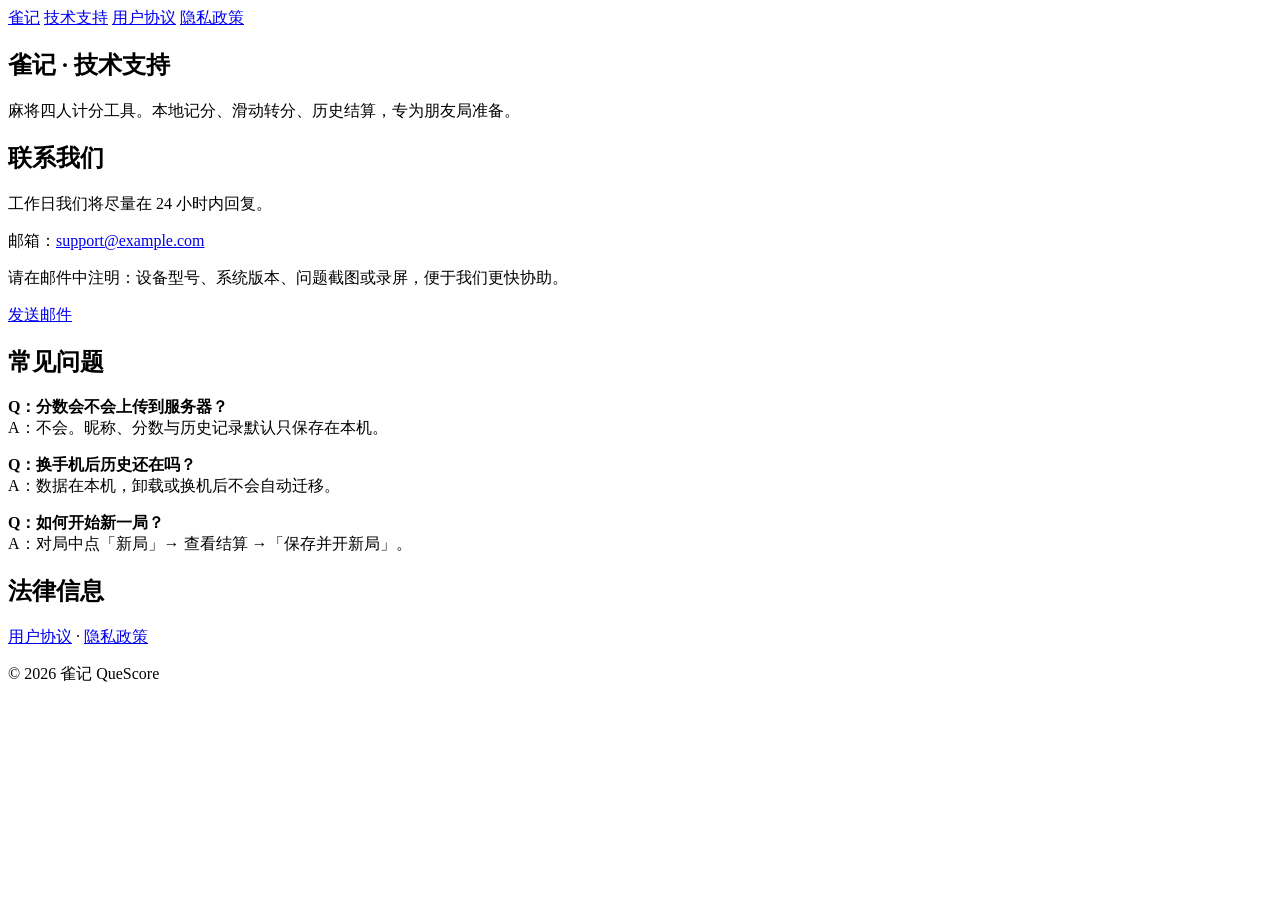
==== index.html @ debdb839 "Add files via upload 1.0.0" ====
<!DOCTYPE html>
<html lang="zh-CN">
<head>
  <meta charset="utf-8">
  <meta name="viewport" content="width=device-width, initial-scale=1">
  <title>雀记 · 技术支持</title>
  <link rel="stylesheet" href="css/site.css">
</head>
<body>
  <div class="wrap">
    <nav class="nav">
      <a class="brand" href="index.html">雀记</a>
      <a class="active" href="index.html">技术支持</a>
      <a href="terms.html">用户协议</a>
      <a href="privacy.html">隐私政策</a>
    </nav>

    <section class="hero">
      <h1>雀记 · 技术支持</h1>
      <p>麻将四人计分工具。本地记分、滑动转分、历史结算，专为朋友局准备。</p>
    </section>

    <section class="card">
      <h2>联系我们</h2>
      <p class="meta">工作日我们将尽量在 24 小时内回复。</p>
      <p>邮箱：<a id="support-mail" href="mailto:support@example.com">support@example.com</a></p>
      <p>请在邮件中注明：设备型号、系统版本、问题截图或录屏，便于我们更快协助。</p>
      <a class="btn" href="mailto:support@example.com">发送邮件</a>
    </section>

    <section class="card">
      <h2>常见问题</h2>
      <p><strong>Q：分数会不会上传到服务器？</strong><br>A：不会。昵称、分数与历史记录默认只保存在本机。</p>
      <p><strong>Q：换手机后历史还在吗？</strong><br>A：数据在本机，卸载或换机后不会自动迁移。</p>
      <p><strong>Q：如何开始新一局？</strong><br>A：对局中点「新局」→ 查看结算 →「保存并开新局」。</p>
    </section>

    <section class="card">
      <h2>法律信息</h2>
      <p><a href="terms.html">用户协议</a> · <a href="privacy.html">隐私政策</a></p>
    </section>

    <p class="footer">© 2026 雀记 QueScore</p>
  </div>
</body>
</html>
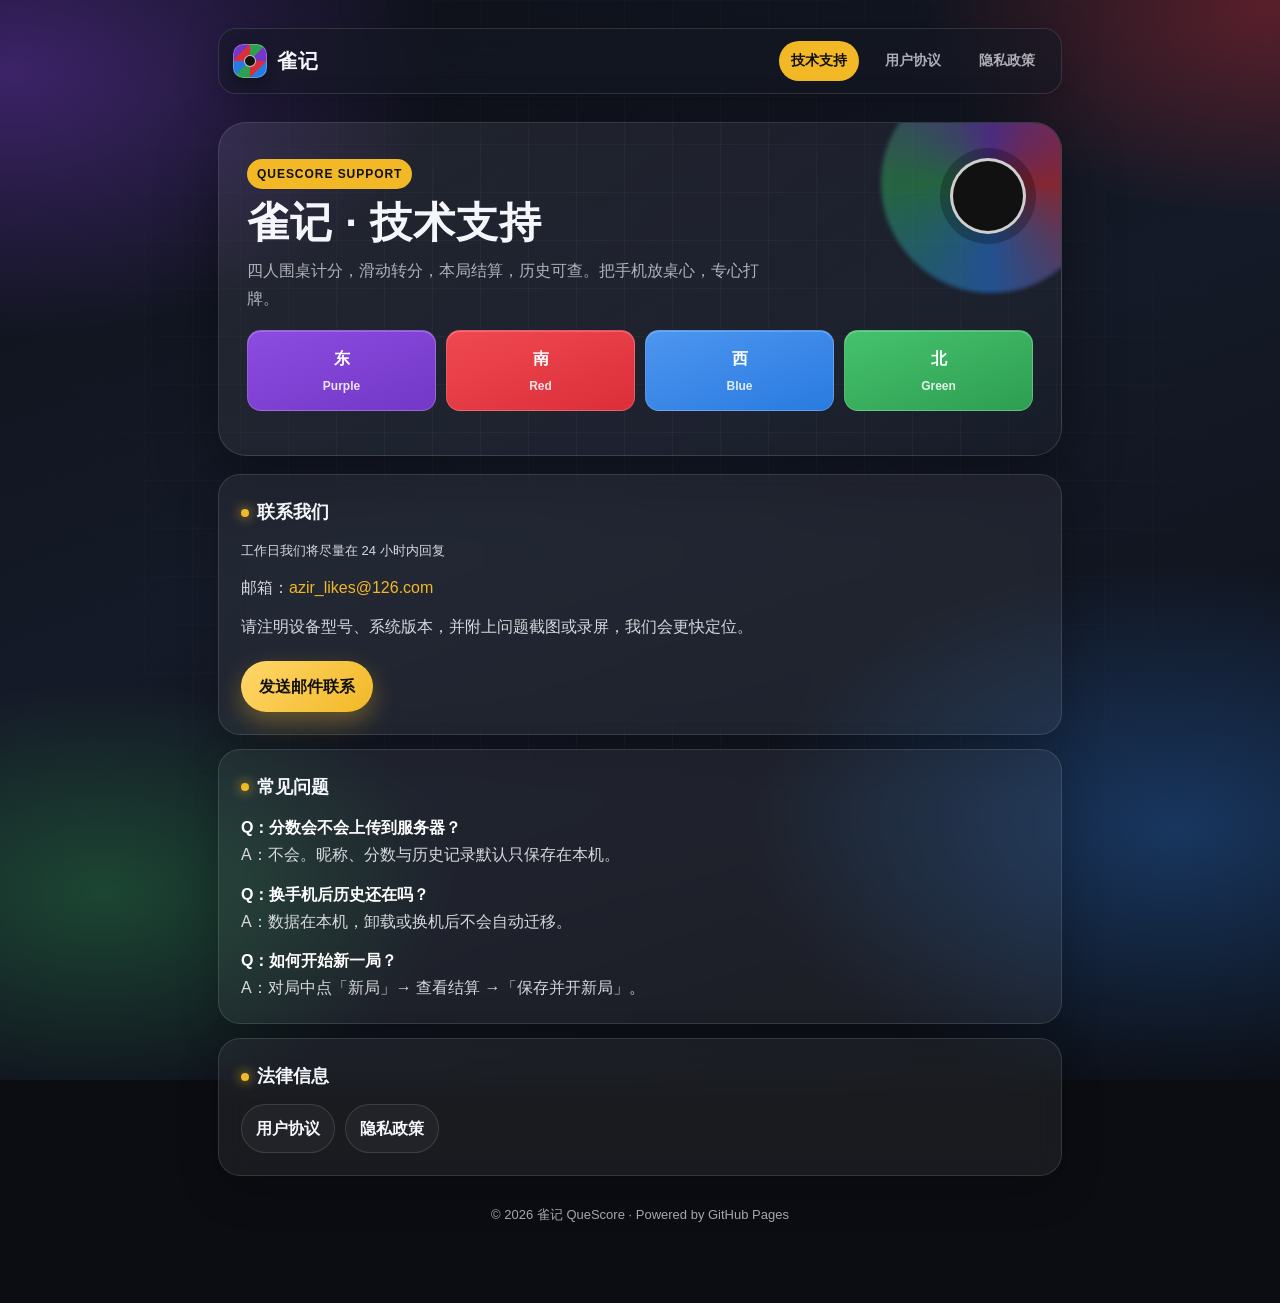
==== commit 6aabc80b: "Add files via upload" ====
--- a/index.html
+++ b/index.html
@@ -3,32 +3,357 @@
 <head>
   <meta charset="utf-8">
   <meta name="viewport" content="width=device-width, initial-scale=1">
+  <meta name="theme-color" content="#0b0d12">
   <title>雀记 · 技术支持</title>
-  <link rel="stylesheet" href="css/site.css">
+  <style>
+:root {
+  --east: #7338c7;
+  --south: #db2e38;
+  --west: #297ae0;
+  --north: #2e9e51;
+  --gold: #f2b826;
+  --bg0: #0b0d12;
+  --bg1: #141824;
+  --text: #f4f6fb;
+  --muted: rgba(244, 246, 251, 0.68);
+  --glass: rgba(255, 255, 255, 0.06);
+  --stroke: rgba(255, 255, 255, 0.12);
+}
+
+* { box-sizing: border-box; }
+html { scroll-behavior: smooth; }
+body {
+  margin: 0;
+  min-height: 100vh;
+  font-family: "SF Pro Display", -apple-system, BlinkMacSystemFont, "PingFang SC", "Hiragino Sans GB", "Microsoft YaHei", sans-serif;
+  color: var(--text);
+  background: var(--bg0);
+  line-height: 1.7;
+  overflow-x: hidden;
+}
+
+body::before {
+  content: "";
+  position: fixed;
+  inset: -20%;
+  z-index: -2;
+  background:
+    radial-gradient(40% 35% at 15% 20%, rgba(115, 56, 199, 0.45), transparent 60%),
+    radial-gradient(35% 30% at 85% 15%, rgba(219, 46, 56, 0.35), transparent 55%),
+    radial-gradient(40% 35% at 80% 80%, rgba(41, 122, 224, 0.35), transparent 60%),
+    radial-gradient(35% 30% at 20% 85%, rgba(46, 158, 81, 0.35), transparent 55%),
+    linear-gradient(160deg, #0b0d12, #151a28 50%, #0b0d12);
+  animation: drift 18s ease-in-out infinite alternate;
+}
+
+body::after {
+  content: "";
+  position: fixed;
+  inset: 0;
+  z-index: -1;
+  background-image:
+    linear-gradient(rgba(255,255,255,0.03) 1px, transparent 1px),
+    linear-gradient(90deg, rgba(255,255,255,0.03) 1px, transparent 1px);
+  background-size: 48px 48px;
+  mask-image: radial-gradient(circle at center, black 35%, transparent 85%);
+  pointer-events: none;
+}
+
+@keyframes drift {
+  from { transform: translate3d(-2%, -1%, 0) scale(1); }
+  to { transform: translate3d(2%, 2%, 0) scale(1.05); }
+}
+
+a { color: var(--gold); text-decoration: none; }
+a:hover { text-decoration: underline; }
+
+.wrap {
+  max-width: 880px;
+  margin: 0 auto;
+  padding: 28px 18px 64px;
+}
+
+.nav {
+  display: flex;
+  flex-wrap: wrap;
+  gap: 10px 14px;
+  align-items: center;
+  margin-bottom: 28px;
+  padding: 12px 14px;
+  border: 1px solid var(--stroke);
+  border-radius: 18px;
+  background: rgba(20, 24, 36, 0.55);
+  backdrop-filter: blur(16px);
+  -webkit-backdrop-filter: blur(16px);
+  box-shadow: 0 10px 40px rgba(0,0,0,.25);
+}
+
+.brand {
+  display: inline-flex;
+  align-items: center;
+  gap: 10px;
+  font-weight: 800;
+  font-size: 20px;
+  color: var(--text);
+  margin-right: auto;
+  letter-spacing: 0.04em;
+  text-decoration: none !important;
+}
+
+.brand-mark {
+  width: 34px;
+  height: 34px;
+  border-radius: 10px;
+  background:
+    linear-gradient(135deg, var(--east) 0 50%, var(--south) 0 50%) top left / 50% 50% no-repeat,
+    linear-gradient(135deg, var(--west) 0 50%, var(--north) 0 50%) bottom left / 50% 50% no-repeat,
+    linear-gradient(135deg, var(--north) 0 50%, var(--east) 0 50%) top right / 50% 50% no-repeat,
+    linear-gradient(135deg, var(--south) 0 50%, var(--west) 0 50%) bottom right / 50% 50% no-repeat;
+  box-shadow: inset 0 0 0 1px rgba(255,255,255,.25), 0 6px 16px rgba(0,0,0,.35);
+  position: relative;
+}
+.brand-mark::after {
+  content: "";
+  position: absolute;
+  inset: 11px;
+  border-radius: 50%;
+  background: #111;
+  border: 1.5px solid rgba(255,255,255,.75);
+}
+
+.nav a:not(.brand) {
+  color: var(--muted);
+  font-size: 14px;
+  font-weight: 600;
+  padding: 8px 12px;
+  border-radius: 999px;
+  transition: .2s ease;
+  text-decoration: none !important;
+}
+.nav a:not(.brand):hover,
+.nav a.active {
+  color: #111;
+  background: var(--gold);
+}
+
+.hero {
+  position: relative;
+  overflow: hidden;
+  border-radius: 28px;
+  padding: 36px 28px;
+  margin-bottom: 18px;
+  border: 1px solid var(--stroke);
+  background: linear-gradient(145deg, rgba(255,255,255,.08), rgba(255,255,255,.02));
+  box-shadow: 0 20px 60px rgba(0,0,0,.35);
+  animation: rise .7s ease both;
+}
+
+.hero::before {
+  content: "";
+  position: absolute;
+  width: 220px;
+  height: 220px;
+  right: -40px;
+  top: -50px;
+  border-radius: 50%;
+  background: conic-gradient(var(--east), var(--south), var(--west), var(--north), var(--east));
+  filter: blur(2px);
+  opacity: .55;
+  animation: spin 12s linear infinite;
+}
+
+.hero::after {
+  content: "";
+  position: absolute;
+  width: 70px;
+  height: 70px;
+  right: 35px;
+  top: 35px;
+  border-radius: 50%;
+  background: #111;
+  border: 3px solid rgba(255,255,255,.8);
+  box-shadow: 0 0 0 10px rgba(0,0,0,.25);
+}
+
+@keyframes spin { to { transform: rotate(360deg); } }
+@keyframes rise {
+  from { opacity: 0; transform: translateY(18px); }
+  to { opacity: 1; transform: none; }
+}
+
+.eyebrow {
+  display: inline-block;
+  margin-bottom: 10px;
+  padding: 5px 10px;
+  border-radius: 999px;
+  font-size: 12px;
+  font-weight: 700;
+  letter-spacing: .08em;
+  color: #111;
+  background: var(--gold);
+}
+.hero h1 {
+  position: relative;
+  z-index: 1;
+  margin: 0 0 10px;
+  font-size: clamp(28px, 5vw, 42px);
+  line-height: 1.15;
+  letter-spacing: .02em;
+}
+.hero p {
+  position: relative;
+  z-index: 1;
+  margin: 0;
+  max-width: 520px;
+  color: var(--muted);
+  font-size: 16px;
+}
+
+.winds {
+  display: grid;
+  grid-template-columns: repeat(4, 1fr);
+  gap: 10px;
+  margin: 18px 0 8px;
+}
+.wind {
+  border-radius: 14px;
+  padding: 14px 10px;
+  text-align: center;
+  font-weight: 800;
+  color: #fff;
+  border: 1px solid rgba(255,255,255,.18);
+  box-shadow: inset 0 1px 0 rgba(255,255,255,.2);
+  animation: rise .8s ease both;
+}
+.wind:nth-child(1) { background: linear-gradient(160deg, #8b4ce0, var(--east)); animation-delay: .05s; }
+.wind:nth-child(2) { background: linear-gradient(160deg, #f04952, var(--south)); animation-delay: .1s; }
+.wind:nth-child(3) { background: linear-gradient(160deg, #4d96f0, var(--west)); animation-delay: .15s; }
+.wind:nth-child(4) { background: linear-gradient(160deg, #45c26d, var(--north)); animation-delay: .2s; }
+.wind small { display: block; margin-top: 4px; font-weight: 600; opacity: .85; font-size: 12px; }
+
+.card {
+  background: var(--glass);
+  border: 1px solid var(--stroke);
+  border-radius: 22px;
+  padding: 22px;
+  margin-bottom: 14px;
+  backdrop-filter: blur(14px);
+  -webkit-backdrop-filter: blur(14px);
+  box-shadow: 0 14px 40px rgba(0,0,0,.22);
+  animation: rise .75s ease both;
+}
+.card:nth-of-type(2) { animation-delay: .05s; }
+.card:nth-of-type(3) { animation-delay: .1s; }
+.card h2 {
+  margin: 0 0 12px;
+  font-size: 18px;
+  display: flex;
+  align-items: center;
+  gap: 8px;
+}
+.card h2::before {
+  content: "";
+  width: 8px;
+  height: 8px;
+  border-radius: 50%;
+  background: var(--gold);
+  box-shadow: 0 0 12px var(--gold);
+}
+.meta { color: var(--muted); font-size: 13px; }
+.card p { margin: 0 0 12px; color: rgba(244,246,251,.86); }
+.card p:last-child { margin-bottom: 0; }
+
+.btn {
+  display: inline-flex;
+  align-items: center;
+  gap: 8px;
+  margin-top: 8px;
+  padding: 12px 18px;
+  border-radius: 999px;
+  font-weight: 800;
+  color: #111 !important;
+  background: linear-gradient(135deg, #ffd76a, var(--gold));
+  box-shadow: 0 10px 24px rgba(242, 184, 38, .35);
+  text-decoration: none !important;
+  transition: transform .15s ease, box-shadow .15s ease;
+}
+.btn:hover {
+  transform: translateY(-2px);
+  box-shadow: 0 14px 28px rgba(242, 184, 38, .45);
+}
+
+.faq strong { color: #fff; }
+.links-row {
+  display: flex;
+  flex-wrap: wrap;
+  gap: 10px;
+}
+.chip {
+  display: inline-flex;
+  padding: 10px 14px;
+  border-radius: 999px;
+  border: 1px solid var(--stroke);
+  background: rgba(255,255,255,.04);
+  color: var(--text) !important;
+  font-weight: 700;
+  text-decoration: none !important;
+}
+.chip:hover { border-color: var(--gold); color: var(--gold) !important; }
+
+.footer {
+  margin-top: 28px;
+  color: var(--muted);
+  font-size: 13px;
+  text-align: center;
+}
+
+article.card h1 { margin: 0 0 6px; font-size: clamp(26px, 4vw, 34px); }
+article.card h2 {
+  margin-top: 26px;
+  font-size: 17px;
+}
+article.card h2::before { background: var(--east); box-shadow: 0 0 12px var(--east); }
+article.card ul { padding-left: 20px; color: rgba(244,246,251,.86); }
+article.card li { margin: 8px 0; }
+
+@media (max-width: 640px) {
+  .winds { grid-template-columns: repeat(2, 1fr); }
+  .hero { padding: 28px 20px; }
+  .hero::after { right: 18px; top: 18px; width: 54px; height: 54px; }
+}
+
+  </style>
 </head>
 <body>
   <div class="wrap">
     <nav class="nav">
-      <a class="brand" href="index.html">雀记</a>
+      <a class="brand" href="index.html"><span class="brand-mark"></span>雀记</a>
       <a class="active" href="index.html">技术支持</a>
-      <a href="terms.html">用户协议</a>
-      <a href="privacy.html">隐私政策</a>
+      <a class="" href="terms.html">用户协议</a>
+      <a class="" href="privacy.html">隐私政策</a>
     </nav>
-
+    
     <section class="hero">
+      <div class="eyebrow">QUESCORE SUPPORT</div>
       <h1>雀记 · 技术支持</h1>
-      <p>麻将四人计分工具。本地记分、滑动转分、历史结算，专为朋友局准备。</p>
+      <p>四人围桌计分，滑动转分，本局结算，历史可查。把手机放桌心，专心打牌。</p>
+      <div class="winds">
+        <div class="wind">东<small>Purple</small></div>
+        <div class="wind">南<small>Red</small></div>
+        <div class="wind">西<small>Blue</small></div>
+        <div class="wind">北<small>Green</small></div>
+      </div>
     </section>
 
     <section class="card">
       <h2>联系我们</h2>
-      <p class="meta">工作日我们将尽量在 24 小时内回复。</p>
-      <p>邮箱：<a id="support-mail" href="mailto:support@example.com">support@example.com</a></p>
-      <p>请在邮件中注明：设备型号、系统版本、问题截图或录屏，便于我们更快协助。</p>
-      <a class="btn" href="mailto:support@example.com">发送邮件</a>
+      <p class="meta">工作日我们将尽量在 24 小时内回复</p>
+      <p>邮箱：<a href="mailto:azir_likes@126.com">azir_likes@126.com</a></p>
+      <p>请注明设备型号、系统版本，并附上问题截图或录屏，我们会更快定位。</p>
+      <a class="btn" href="mailto:azir_likes@126.com">发送邮件联系</a>
     </section>
 
-    <section class="card">
+    <section class="card faq">
       <h2>常见问题</h2>
       <p><strong>Q：分数会不会上传到服务器？</strong><br>A：不会。昵称、分数与历史记录默认只保存在本机。</p>
       <p><strong>Q：换手机后历史还在吗？</strong><br>A：数据在本机，卸载或换机后不会自动迁移。</p>
@@ -37,10 +362,13 @@
 
     <section class="card">
       <h2>法律信息</h2>
-      <p><a href="terms.html">用户协议</a> · <a href="privacy.html">隐私政策</a></p>
+      <div class="links-row">
+        <a class="chip" href="terms.html">用户协议</a>
+        <a class="chip" href="privacy.html">隐私政策</a>
+      </div>
     </section>
 
-    <p class="footer">© 2026 雀记 QueScore</p>
+    <p class="footer">© 2026 雀记 QueScore · Powered by GitHub Pages</p>
   </div>
 </body>
 </html>
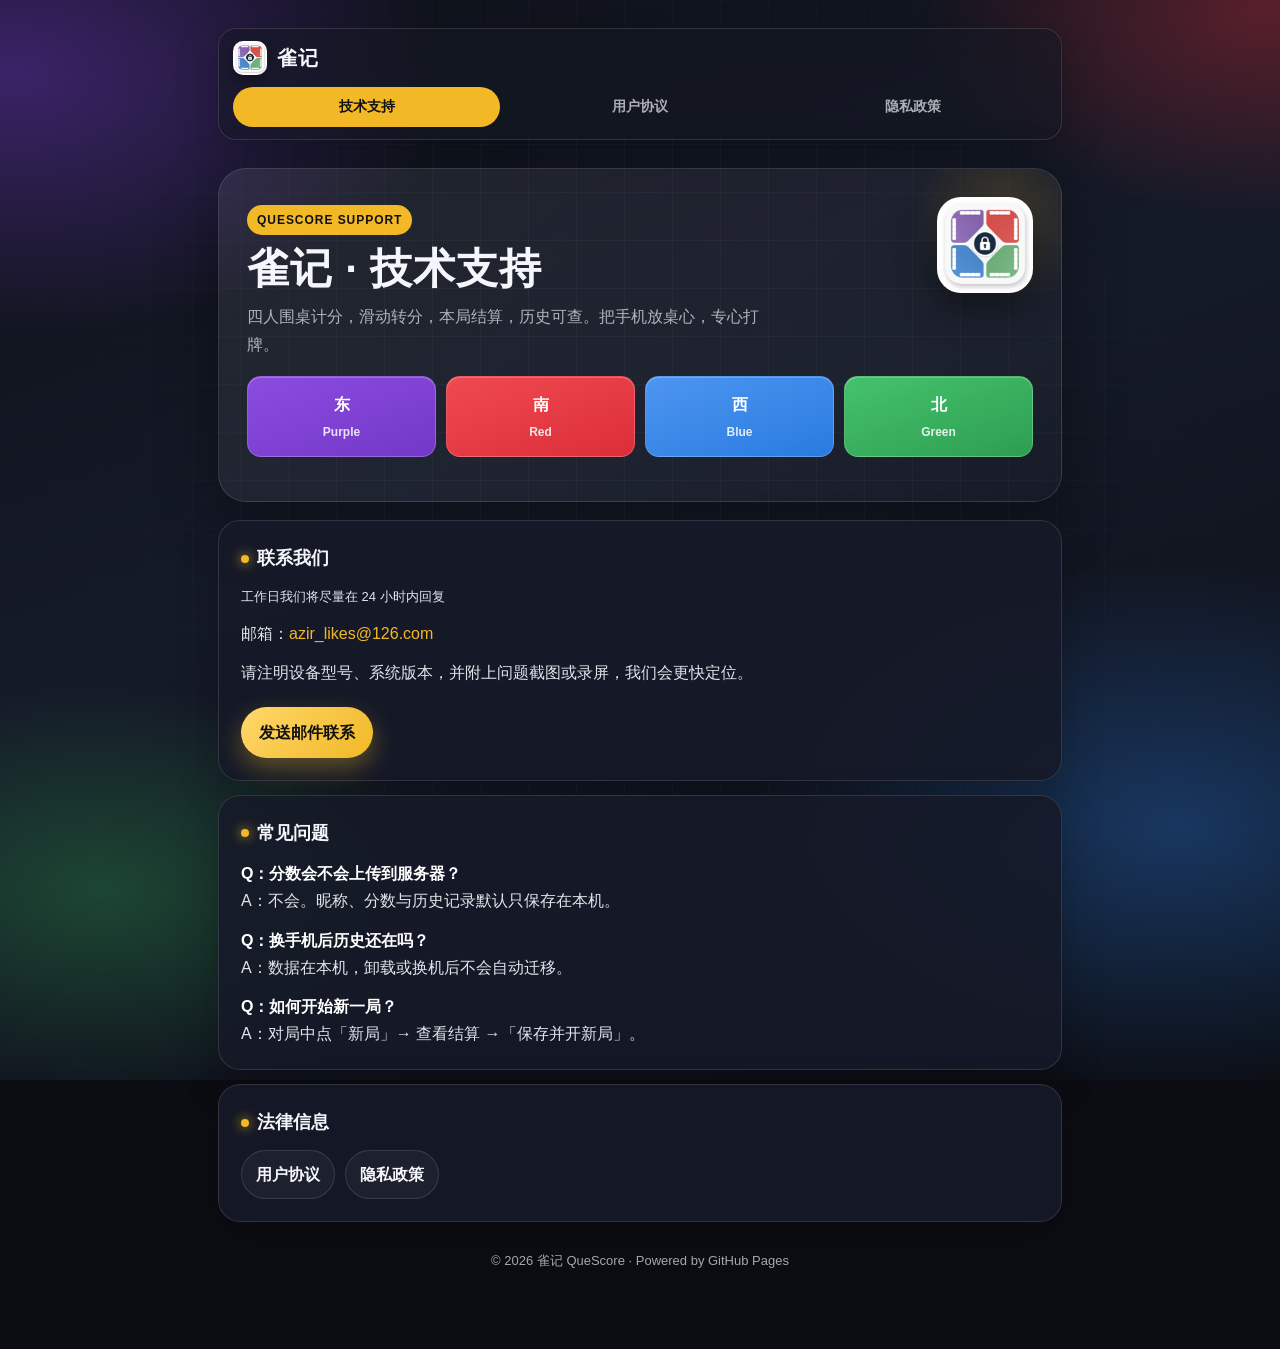
==== commit 90d765e4: "Add files via upload" ====
--- a/index.html
+++ b/index.html
@@ -16,7 +16,7 @@
   --bg1: #141824;
   --text: #f4f6fb;
   --muted: rgba(244, 246, 251, 0.68);
-  --glass: rgba(255, 255, 255, 0.06);
+  --glass: rgba(22, 26, 40, 0.88);
   --stroke: rgba(255, 255, 255, 0.12);
 }
 
@@ -25,6 +25,7 @@
 body {
   margin: 0;
   min-height: 100vh;
+  color-scheme: dark;
   font-family: "SF Pro Display", -apple-system, BlinkMacSystemFont, "PingFang SC", "Hiragino Sans GB", "Microsoft YaHei", sans-serif;
   color: var(--text);
   background: var(--bg0);
@@ -75,9 +76,9 @@
 
 .nav {
   display: flex;
-  flex-wrap: wrap;
-  gap: 10px 14px;
-  align-items: center;
+  flex-direction: column;
+  gap: 12px;
+  align-items: stretch;
   margin-bottom: 28px;
   padding: 12px 14px;
   border: 1px solid var(--stroke);
@@ -95,43 +96,56 @@
   font-weight: 800;
   font-size: 20px;
   color: var(--text);
-  margin-right: auto;
   letter-spacing: 0.04em;
   text-decoration: none !important;
+  flex: 0 0 auto;
+  width: fit-content;
 }
 
 .brand-mark {
   width: 34px;
   height: 34px;
   border-radius: 10px;
-  background:
-    linear-gradient(135deg, var(--east) 0 50%, var(--south) 0 50%) top left / 50% 50% no-repeat,
-    linear-gradient(135deg, var(--west) 0 50%, var(--north) 0 50%) bottom left / 50% 50% no-repeat,
-    linear-gradient(135deg, var(--north) 0 50%, var(--east) 0 50%) top right / 50% 50% no-repeat,
-    linear-gradient(135deg, var(--south) 0 50%, var(--west) 0 50%) bottom right / 50% 50% no-repeat;
-  box-shadow: inset 0 0 0 1px rgba(255,255,255,.25), 0 6px 16px rgba(0,0,0,.35);
-  position: relative;
-}
-.brand-mark::after {
-  content: "";
+  object-fit: cover;
+  display: block;
+  box-shadow: 0 6px 16px rgba(0,0,0,.35);
+  background: #111;
+}
+
+.hero-logo {
   position: absolute;
-  inset: 11px;
-  border-radius: 50%;
-  background: #111;
-  border: 1.5px solid rgba(255,255,255,.75);
-}
-
-.nav a:not(.brand) {
+  right: 28px;
+  top: 28px;
+  width: 96px;
+  height: 96px;
+  border-radius: 24px;
+  object-fit: cover;
+  z-index: 1;
+  box-shadow: 0 16px 40px rgba(0,0,0,.45);
+}
+
+.nav-links {
+  display: grid;
+  grid-template-columns: repeat(3, minmax(0, 1fr));
+  gap: 6px;
+  width: 100%;
+  min-width: 0;
+}
+
+.nav-links a {
   color: var(--muted);
   font-size: 14px;
   font-weight: 600;
-  padding: 8px 12px;
+  padding: 8px 10px;
   border-radius: 999px;
   transition: .2s ease;
   text-decoration: none !important;
-}
-.nav a:not(.brand):hover,
-.nav a.active {
+  white-space: nowrap;
+  text-align: center;
+  min-width: 0;
+}
+.nav-links a:hover,
+.nav-links a.active {
   color: #111;
   background: var(--gold);
 }
@@ -151,29 +165,16 @@
 .hero::before {
   content: "";
   position: absolute;
-  width: 220px;
-  height: 220px;
-  right: -40px;
-  top: -50px;
+  width: 180px;
+  height: 180px;
+  right: -30px;
+  top: -40px;
   border-radius: 50%;
-  background: conic-gradient(var(--east), var(--south), var(--west), var(--north), var(--east));
-  filter: blur(2px);
-  opacity: .55;
-  animation: spin 12s linear infinite;
-}
-
-.hero::after {
-  content: "";
-  position: absolute;
-  width: 70px;
-  height: 70px;
-  right: 35px;
-  top: 35px;
-  border-radius: 50%;
-  background: #111;
-  border: 3px solid rgba(255,255,255,.8);
-  box-shadow: 0 0 0 10px rgba(0,0,0,.25);
-}
+  background: radial-gradient(circle, rgba(242,184,38,.18), transparent 70%);
+  pointer-events: none;
+}
+
+.hero::after { content: none; }
 
 @keyframes spin { to { transform: rotate(360deg); } }
 @keyframes rise {
@@ -210,6 +211,8 @@
 }
 
 .winds {
+  position: relative;
+  z-index: 1;
   display: grid;
   grid-template-columns: repeat(4, 1fr);
   gap: 10px;
@@ -260,7 +263,7 @@
   box-shadow: 0 0 12px var(--gold);
 }
 .meta { color: var(--muted); font-size: 13px; }
-.card p { margin: 0 0 12px; color: rgba(244,246,251,.86); }
+.card p { margin: 0 0 12px; color: rgba(244,246,251,.92); }
 .card p:last-child { margin-bottom: 0; }
 
 .btn {
@@ -313,27 +316,36 @@
   font-size: 17px;
 }
 article.card h2::before { background: var(--east); box-shadow: 0 0 12px var(--east); }
-article.card ul { padding-left: 20px; color: rgba(244,246,251,.86); }
+article.card ul { padding-left: 20px; color: rgba(244,246,251,.92); }
+article.card, article.card p, article.card li { color: rgba(244,246,251,.92); }
 article.card li { margin: 8px 0; }
 
 @media (max-width: 640px) {
+  .wrap { padding: 18px 12px 48px; }
+  .nav { padding: 12px; }
+  .nav-links a {
+    padding: 9px 4px;
+    font-size: 13px;
+  }
   .winds { grid-template-columns: repeat(2, 1fr); }
-  .hero { padding: 28px 20px; }
-  .hero::after { right: 18px; top: 18px; width: 54px; height: 54px; }
-}
-
+  .hero { padding: 28px 20px; padding-right: 110px; }
+  .hero-logo { right: 16px; top: 16px; width: 72px; height: 72px; border-radius: 18px; }
+}
   </style>
 </head>
 <body>
   <div class="wrap">
     <nav class="nav">
-      <a class="brand" href="index.html"><span class="brand-mark"></span>雀记</a>
-      <a class="active" href="index.html">技术支持</a>
-      <a class="" href="terms.html">用户协议</a>
-      <a class="" href="privacy.html">隐私政策</a>
+      <a class="brand" href="index.html"><img class="brand-mark" src="app-icon.png" width="34" height="34" alt="雀记">雀记</a>
+      <div class="nav-links">
+        <a class="active" href="index.html">技术支持</a>
+        <a href="terms.html">用户协议</a>
+        <a href="privacy.html">隐私政策</a>
+      </div>
     </nav>
-    
+
     <section class="hero">
+      <img class="hero-logo" src="app-icon.png" width="96" height="96" alt="雀记应用图标">
       <div class="eyebrow">QUESCORE SUPPORT</div>
       <h1>雀记 · 技术支持</h1>
       <p>四人围桌计分，滑动转分，本局结算，历史可查。把手机放桌心，专心打牌。</p>
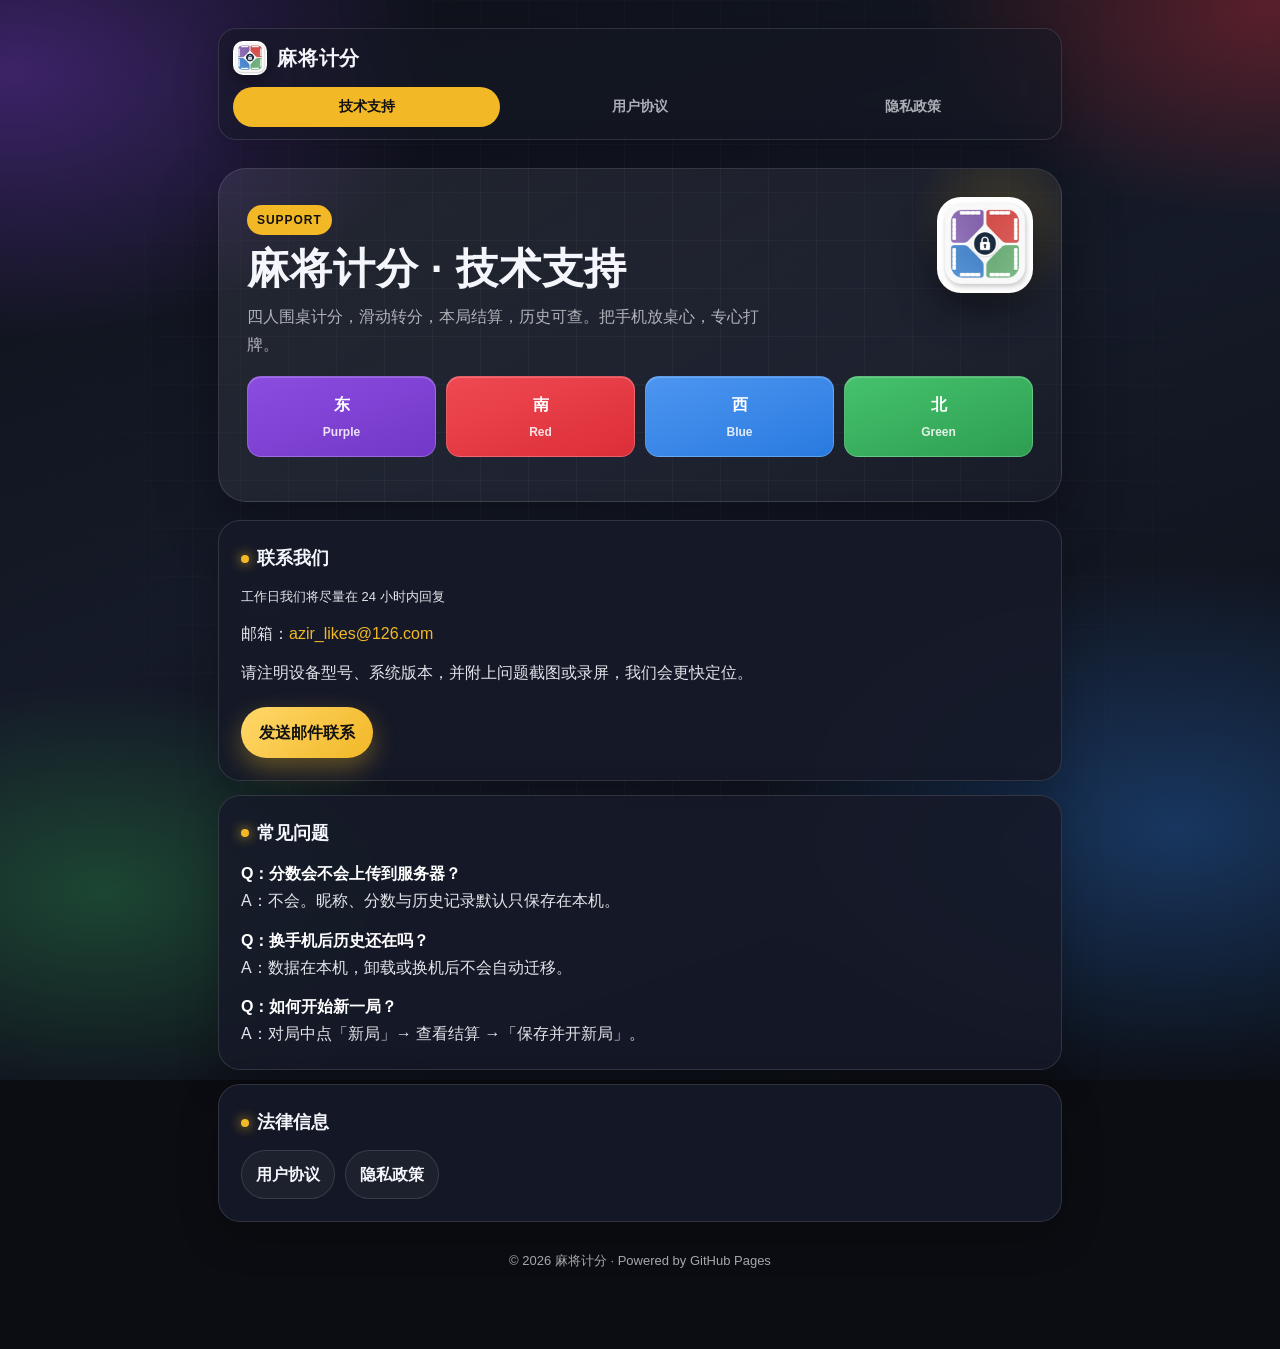
==== commit 9aa1d958: "Add files via upload" ====
--- a/index.html
+++ b/index.html
@@ -4,7 +4,7 @@
   <meta charset="utf-8">
   <meta name="viewport" content="width=device-width, initial-scale=1">
   <meta name="theme-color" content="#0b0d12">
-  <title>雀记 · 技术支持</title>
+  <title>麻将计分 · 技术支持</title>
   <style>
 :root {
   --east: #7338c7;
@@ -336,7 +336,7 @@
 <body>
   <div class="wrap">
     <nav class="nav">
-      <a class="brand" href="index.html"><img class="brand-mark" src="app-icon.png" width="34" height="34" alt="雀记">雀记</a>
+      <a class="brand" href="index.html"><img class="brand-mark" src="app-icon.png" width="34" height="34" alt="麻将计分">麻将计分</a>
       <div class="nav-links">
         <a class="active" href="index.html">技术支持</a>
         <a href="terms.html">用户协议</a>
@@ -345,9 +345,9 @@
     </nav>
 
     <section class="hero">
-      <img class="hero-logo" src="app-icon.png" width="96" height="96" alt="雀记应用图标">
-      <div class="eyebrow">QUESCORE SUPPORT</div>
-      <h1>雀记 · 技术支持</h1>
+      <img class="hero-logo" src="app-icon.png" width="96" height="96" alt="麻将计分应用图标">
+      <div class="eyebrow">SUPPORT</div>
+      <h1>麻将计分 · 技术支持</h1>
       <p>四人围桌计分，滑动转分，本局结算，历史可查。把手机放桌心，专心打牌。</p>
       <div class="winds">
         <div class="wind">东<small>Purple</small></div>
@@ -380,7 +380,7 @@
       </div>
     </section>
 
-    <p class="footer">© 2026 雀记 QueScore · Powered by GitHub Pages</p>
+    <p class="footer">© 2026 麻将计分 · Powered by GitHub Pages</p>
   </div>
 </body>
 </html>
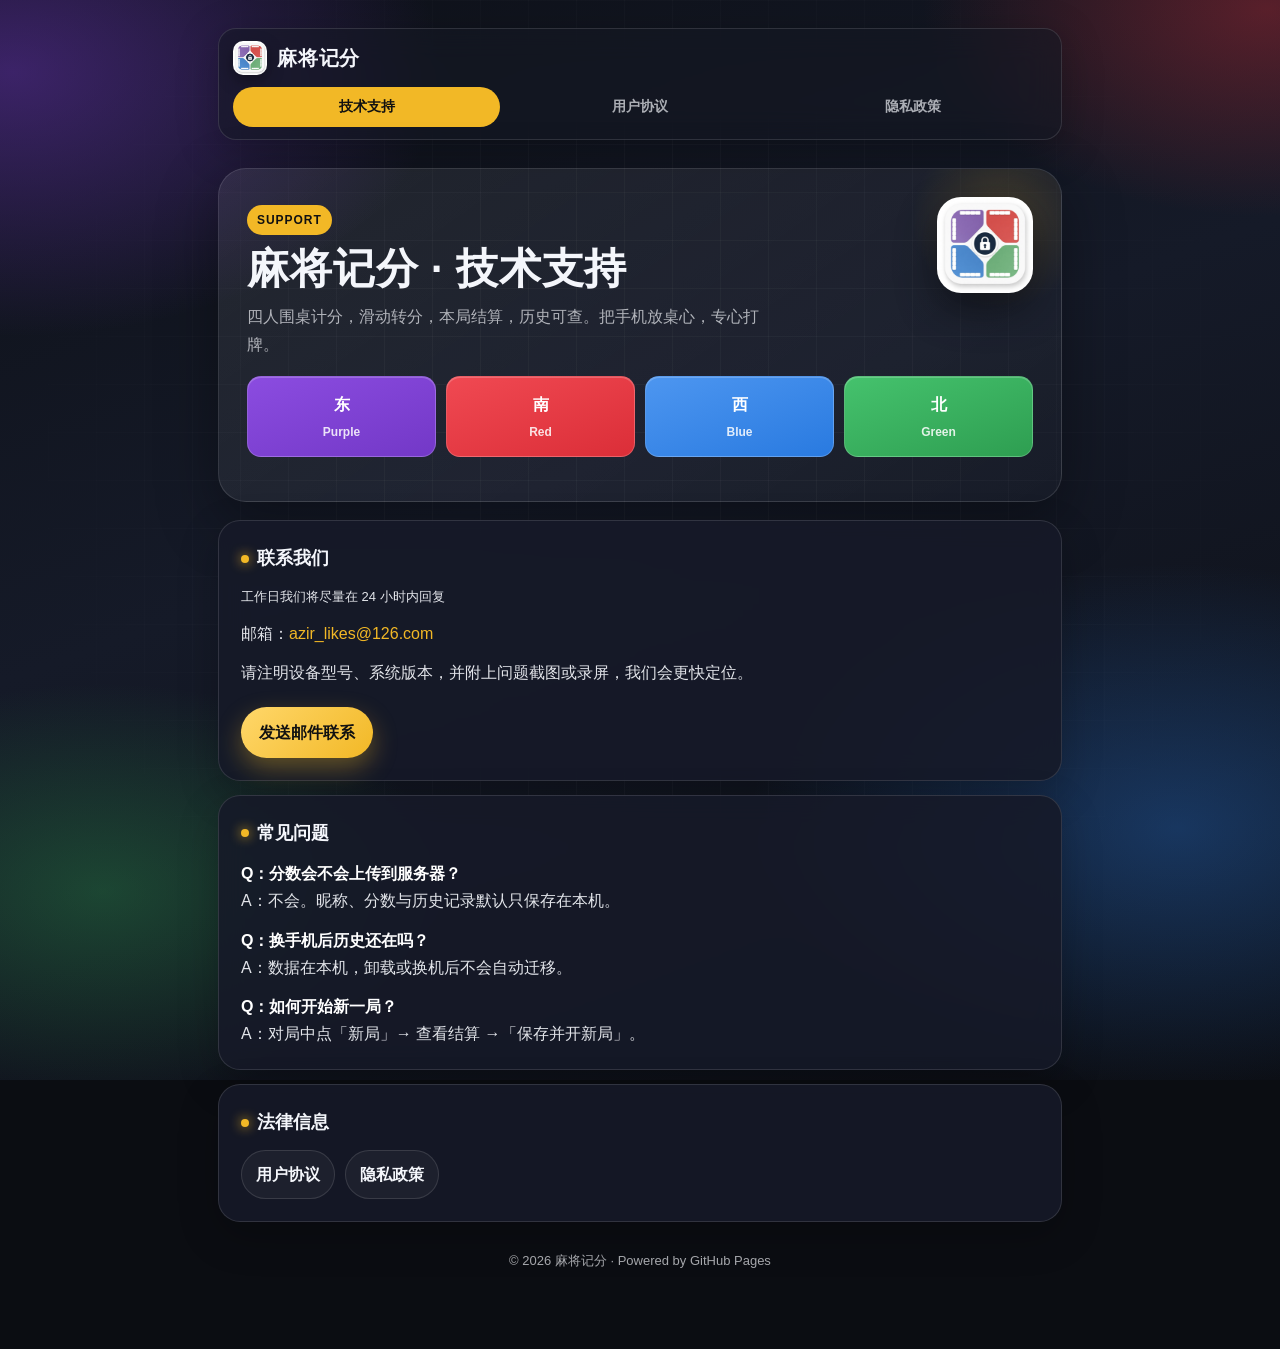
==== commit 3963199f: "Add files via upload" ====
--- a/index.html
+++ b/index.html
@@ -4,7 +4,7 @@
   <meta charset="utf-8">
   <meta name="viewport" content="width=device-width, initial-scale=1">
   <meta name="theme-color" content="#0b0d12">
-  <title>麻将计分 · 技术支持</title>
+  <title>麻将记分 · 技术支持</title>
   <style>
 :root {
   --east: #7338c7;
@@ -336,7 +336,7 @@
 <body>
   <div class="wrap">
     <nav class="nav">
-      <a class="brand" href="index.html"><img class="brand-mark" src="app-icon.png" width="34" height="34" alt="麻将计分">麻将计分</a>
+      <a class="brand" href="index.html"><img class="brand-mark" src="app-icon.png" width="34" height="34" alt="麻将记分">麻将记分</a>
       <div class="nav-links">
         <a class="active" href="index.html">技术支持</a>
         <a href="terms.html">用户协议</a>
@@ -345,9 +345,9 @@
     </nav>
 
     <section class="hero">
-      <img class="hero-logo" src="app-icon.png" width="96" height="96" alt="麻将计分应用图标">
+      <img class="hero-logo" src="app-icon.png" width="96" height="96" alt="麻将记分应用图标">
       <div class="eyebrow">SUPPORT</div>
-      <h1>麻将计分 · 技术支持</h1>
+      <h1>麻将记分 · 技术支持</h1>
       <p>四人围桌计分，滑动转分，本局结算，历史可查。把手机放桌心，专心打牌。</p>
       <div class="winds">
         <div class="wind">东<small>Purple</small></div>
@@ -380,7 +380,7 @@
       </div>
     </section>
 
-    <p class="footer">© 2026 麻将计分 · Powered by GitHub Pages</p>
+    <p class="footer">© 2026 麻将记分 · Powered by GitHub Pages</p>
   </div>
 </body>
 </html>
